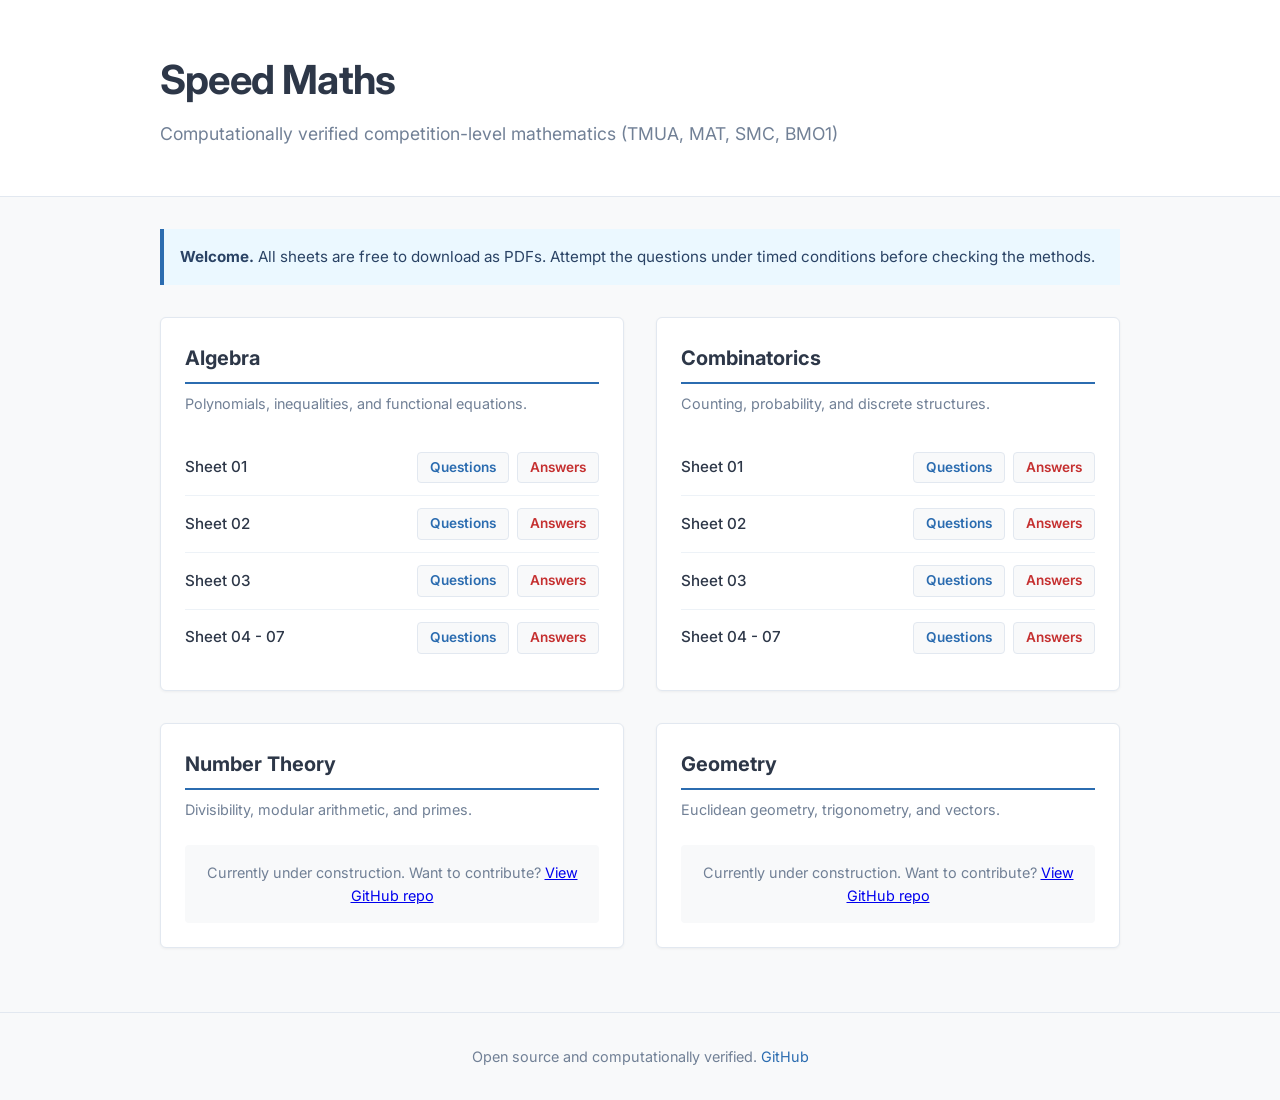
==== docs/index.html @ 21bf065b "feat: Add PMT-style static website preview in docs/" ====
<!DOCTYPE html>
<html lang="en">
<head>
    <meta charset="UTF-8">
    <meta name="viewport" content="width=device-width, initial-scale=1.0">
    <title>Speed Maths Archive</title>
    <link rel="stylesheet" href="style.css">
    <link rel="preconnect" href="https://fonts.googleapis.com">
    <link rel="preconnect" href="https://fonts.gstatic.com" crossorigin>
    <link href="https://fonts.googleapis.com/css2?family=Inter:wght@400;500;600;700&display=swap" rel="stylesheet">
</head>
<body>
    <header>
        <div class="container">
            <h1>Speed Maths</h1>
            <p class="subtitle">Computationally verified competition-level mathematics (TMUA, MAT, SMC, BMO1)</p>
        </div>
    </header>

    <main class="container">
        <div class="alert">
            <strong>Welcome.</strong> All sheets are free to download as PDFs. Attempt the questions under timed conditions before checking the methods.
        </div>

        <div class="grid">
            <!-- ALGEBRA -->
            <section class="pillar-card">
                <h2>Algebra</h2>
                <p class="pillar-desc">Polynomials, inequalities, and functional equations.</p>
                
                <ul class="sheet-list">
                    <li>
                        <span class="sheet-name">Sheet 01</span>
                        <div class="links">
                            <a href="#" class="pdf-link">Questions</a>
                            <a href="#" class="pdf-link ans">Answers</a>
                        </div>
                    </li>
                    <li>
                        <span class="sheet-name">Sheet 02</span>
                        <div class="links">
                            <a href="#" class="pdf-link">Questions</a>
                            <a href="#" class="pdf-link ans">Answers</a>
                        </div>
                    </li>
                    <li>
                        <span class="sheet-name">Sheet 03</span>
                        <div class="links">
                            <a href="#" class="pdf-link">Questions</a>
                            <a href="#" class="pdf-link ans">Answers</a>
                        </div>
                    </li>
                    <li>
                        <span class="sheet-name">Sheet 04 - 07</span>
                        <div class="links">
                            <a href="#" class="pdf-link">Questions</a>
                            <a href="#" class="pdf-link ans">Answers</a>
                        </div>
                    </li>
                </ul>
            </section>

            <!-- COMBINATORICS -->
            <section class="pillar-card">
                <h2>Combinatorics</h2>
                <p class="pillar-desc">Counting, probability, and discrete structures.</p>
                
                <ul class="sheet-list">
                    <li>
                        <span class="sheet-name">Sheet 01</span>
                        <div class="links">
                            <a href="#" class="pdf-link">Questions</a>
                            <a href="#" class="pdf-link ans">Answers</a>
                        </div>
                    </li>
                    <li>
                        <span class="sheet-name">Sheet 02</span>
                        <div class="links">
                            <a href="#" class="pdf-link">Questions</a>
                            <a href="#" class="pdf-link ans">Answers</a>
                        </div>
                    </li>
                    <li>
                        <span class="sheet-name">Sheet 03</span>
                        <div class="links">
                            <a href="#" class="pdf-link">Questions</a>
                            <a href="#" class="pdf-link ans">Answers</a>
                        </div>
                    </li>
                    <li>
                        <span class="sheet-name">Sheet 04 - 07</span>
                        <div class="links">
                            <a href="#" class="pdf-link">Questions</a>
                            <a href="#" class="pdf-link ans">Answers</a>
                        </div>
                    </li>
                </ul>
            </section>

            <!-- NUMBER THEORY -->
            <section class="pillar-card">
                <h2>Number Theory</h2>
                <p class="pillar-desc">Divisibility, modular arithmetic, and primes.</p>
                <div class="coming-soon">
                    Currently under construction. Want to contribute? <a href="https://github.com/The-CerealDev/speed-maths">View GitHub repo</a>
                </div>
            </section>

            <!-- GEOMETRY -->
            <section class="pillar-card">
                <h2>Geometry</h2>
                <p class="pillar-desc">Euclidean geometry, trigonometry, and vectors.</p>
                <div class="coming-soon">
                    Currently under construction. Want to contribute? <a href="https://github.com/The-CerealDev/speed-maths">View GitHub repo</a>
                </div>
            </section>
        </div>
    </main>

    <footer>
        <div class="container">
            <p>Open source and computationally verified. <a href="https://github.com/The-CerealDev/speed-maths">GitHub</a></p>
        </div>
    </footer>
</body>
</html>
---- docs/style.css ----
:root {
    --bg-color: #f8f9fa;
    --card-bg: #ffffff;
    --text-main: #2d3748;
    --text-muted: #718096;
    --primary: #2b6cb0;
    --primary-hover: #2c5282;
    --border-color: #e2e8f0;
}

* {
    box-sizing: border-box;
    margin: 0;
    padding: 0;
}

body {
    font-family: 'Inter', -apple-system, sans-serif;
    background-color: var(--bg-color);
    color: var(--text-main);
    line-height: 1.6;
}

.container {
    max-width: 1000px;
    margin: 0 auto;
    padding: 0 20px;
}

header {
    background-color: var(--card-bg);
    border-bottom: 1px solid var(--border-color);
    padding: 3rem 0;
    margin-bottom: 2rem;
}

header h1 {
    font-size: 2.5rem;
    font-weight: 700;
    letter-spacing: -0.02em;
    margin-bottom: 0.5rem;
}

header .subtitle {
    font-size: 1.1rem;
    color: var(--text-muted);
}

.alert {
    background-color: #ebf8ff;
    border-left: 4px solid var(--primary);
    padding: 1rem;
    margin-bottom: 2rem;
    font-size: 0.95rem;
    color: #2a4365;
}

.grid {
    display: grid;
    grid-template-columns: repeat(auto-fit, minmax(400px, 1fr));
    gap: 2rem;
    margin-bottom: 4rem;
}

.pillar-card {
    background: var(--card-bg);
    border: 1px solid var(--border-color);
    border-radius: 6px;
    padding: 1.5rem;
    box-shadow: 0 1px 3px rgba(0,0,0,0.05);
}

.pillar-card h2 {
    font-size: 1.25rem;
    border-bottom: 2px solid var(--primary);
    padding-bottom: 0.5rem;
    margin-bottom: 0.5rem;
}

.pillar-desc {
    color: var(--text-muted);
    font-size: 0.9rem;
    margin-bottom: 1.5rem;
}

.sheet-list {
    list-style: none;
}

.sheet-list li {
    display: flex;
    justify-content: space-between;
    align-items: center;
    padding: 0.75rem 0;
    border-bottom: 1px solid #edf2f7;
}

.sheet-list li:last-child {
    border-bottom: none;
}

.sheet-name {
    font-weight: 500;
    font-size: 0.95rem;
}

.links {
    display: flex;
    gap: 0.5rem;
}

.pdf-link {
    display: inline-block;
    padding: 0.25rem 0.75rem;
    background-color: var(--bg-color);
    color: var(--primary);
    text-decoration: none;
    font-size: 0.85rem;
    font-weight: 600;
    border-radius: 4px;
    border: 1px solid var(--border-color);
    transition: all 0.2s;
}

.pdf-link:hover {
    background-color: var(--primary);
    color: white;
    border-color: var(--primary);
}

.pdf-link.ans {
    color: #c53030;
}

.pdf-link.ans:hover {
    background-color: #c53030;
    color: white;
    border-color: #c53030;
}

.coming-soon {
    background: var(--bg-color);
    padding: 1rem;
    text-align: center;
    border-radius: 4px;
    font-size: 0.9rem;
    color: var(--text-muted);
}

footer {
    text-align: center;
    padding: 2rem 0;
    border-top: 1px solid var(--border-color);
    color: var(--text-muted);
    font-size: 0.9rem;
}

footer a {
    color: var(--primary);
    text-decoration: none;
}

@media (max-width: 600px) {
    .grid {
        grid-template-columns: 1fr;
    }
}
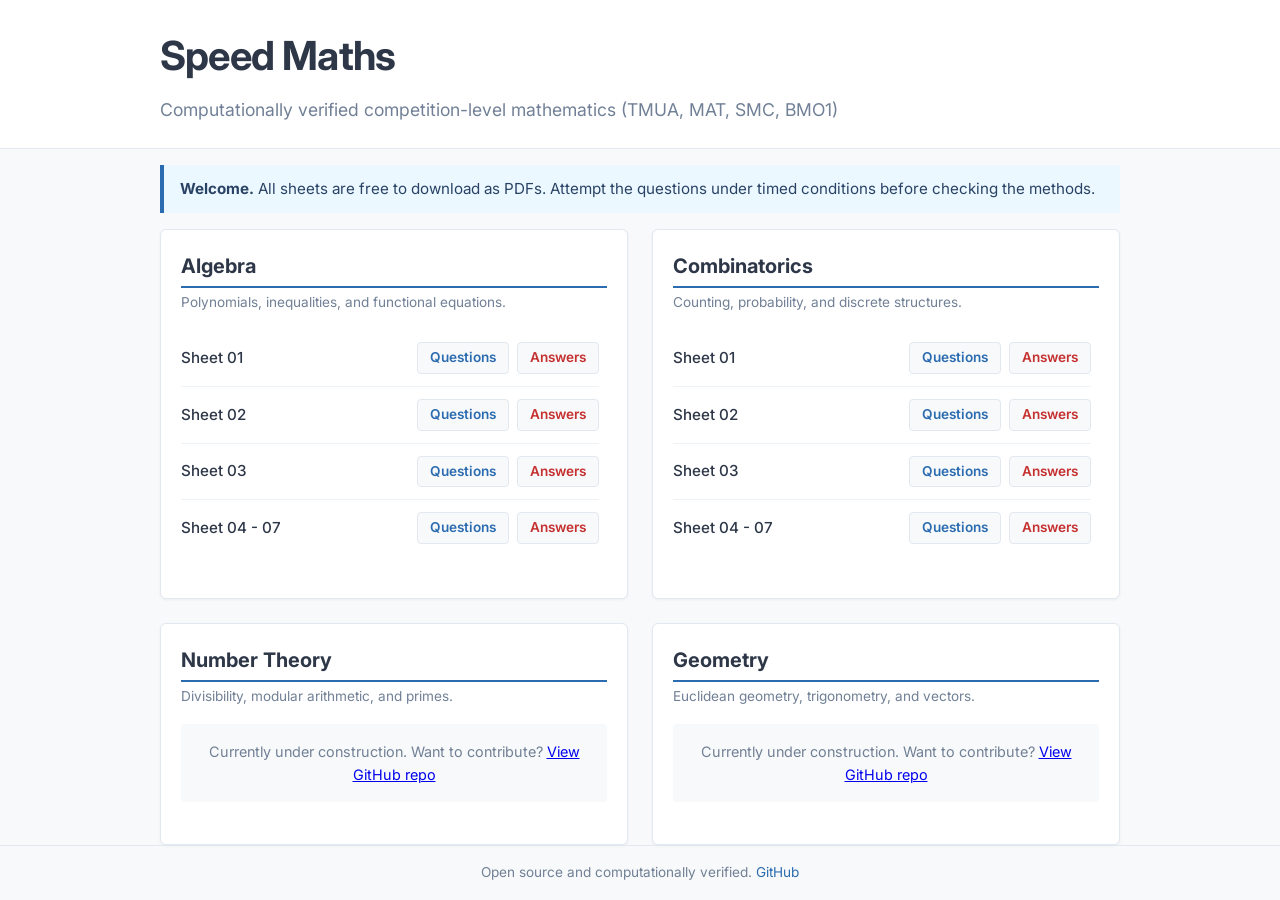
==== commit 41ff93b4: "starting website bas" ====
--- a/docs/index.html
+++ b/docs/index.html
@@ -102,7 +102,7 @@
                 <h2>Number Theory</h2>
                 <p class="pillar-desc">Divisibility, modular arithmetic, and primes.</p>
                 <div class="coming-soon">
-                    Currently under construction. Want to contribute? <a href="https://github.com/The-CerealDev/speed-maths">View GitHub repo</a>
+                    Currently under construction. Want to contribute? <a target='_blank' href="https://github.com/The-CerealDev/speed-maths">View GitHub repo</a>
                 </div>
             </section>
 
@@ -111,7 +111,7 @@
                 <h2>Geometry</h2>
                 <p class="pillar-desc">Euclidean geometry, trigonometry, and vectors.</p>
                 <div class="coming-soon">
-                    Currently under construction. Want to contribute? <a href="https://github.com/The-CerealDev/speed-maths">View GitHub repo</a>
+                    Currently under construction. Want to contribute? <a target='_blank' href="https://github.com/The-CerealDev/speed-maths">View GitHub repo</a>
                 </div>
             </section>
         </div>
@@ -119,7 +119,7 @@
 
     <footer>
         <div class="container">
-            <p>Open source and computationally verified. <a href="https://github.com/The-CerealDev/speed-maths">GitHub</a></p>
+            <p>Open source and computationally verified. <a target='_blank' href="https://github.com/The-CerealDev/speed-maths">GitHub</a></p>
         </div>
     </footer>
 </body>
--- a/docs/style.css
+++ b/docs/style.css
@@ -19,19 +19,32 @@
     background-color: var(--bg-color);
     color: var(--text-main);
     line-height: 1.6;
+    height: 100vh;
+    display: flex;
+    flex-direction: column;
+    overflow: hidden;
 }
 
 .container {
+    width: 100%;
     max-width: 1000px;
     margin: 0 auto;
     padding: 0 20px;
 }
 
+main.container {
+    flex: 1;
+    display: flex;
+    flex-direction: column;
+    justify-content: center;
+    min-height: 0;
+}
+
 header {
     background-color: var(--card-bg);
     border-bottom: 1px solid var(--border-color);
-    padding: 3rem 0;
-    margin-bottom: 2rem;
+    padding: 1.5rem 0;
+    flex-shrink: 0;
 }
 
 header h1 {
@@ -49,42 +62,52 @@
 .alert {
     background-color: #ebf8ff;
     border-left: 4px solid var(--primary);
-    padding: 1rem;
-    margin-bottom: 2rem;
+    padding: 0.75rem 1rem;
+    margin-bottom: 1rem;
+    margin-top: 1rem;
     font-size: 0.95rem;
     color: #2a4365;
+    flex-shrink: 0;
 }
 
 .grid {
     display: grid;
     grid-template-columns: repeat(auto-fit, minmax(400px, 1fr));
-    gap: 2rem;
-    margin-bottom: 4rem;
+    gap: 1.5rem;
+    flex: 1;
+    min-height: 0;
 }
 
 .pillar-card {
     background: var(--card-bg);
     border: 1px solid var(--border-color);
     border-radius: 6px;
-    padding: 1.5rem;
+    padding: 1.25rem;
     box-shadow: 0 1px 3px rgba(0,0,0,0.05);
+    display: flex;
+    flex-direction: column;
+    min-height: 0;
 }
 
 .pillar-card h2 {
     font-size: 1.25rem;
     border-bottom: 2px solid var(--primary);
-    padding-bottom: 0.5rem;
-    margin-bottom: 0.5rem;
+    padding-bottom: 0.25rem;
+    margin-bottom: 0.25rem;
+    flex-shrink: 0;
 }
 
 .pillar-desc {
     color: var(--text-muted);
-    font-size: 0.9rem;
-    margin-bottom: 1.5rem;
+    font-size: 0.85rem;
+    margin-bottom: 1rem;
+    flex-shrink: 0;
 }
 
 .sheet-list {
     list-style: none;
+    overflow-y: auto;
+    padding-right: 0.5rem;
 }
 
 .sheet-list li {
@@ -149,10 +172,11 @@
 
 footer {
     text-align: center;
-    padding: 2rem 0;
+    padding: 1rem 0;
     border-top: 1px solid var(--border-color);
     color: var(--text-muted);
-    font-size: 0.9rem;
+    font-size: 0.85rem;
+    flex-shrink: 0;
 }
 
 footer a {
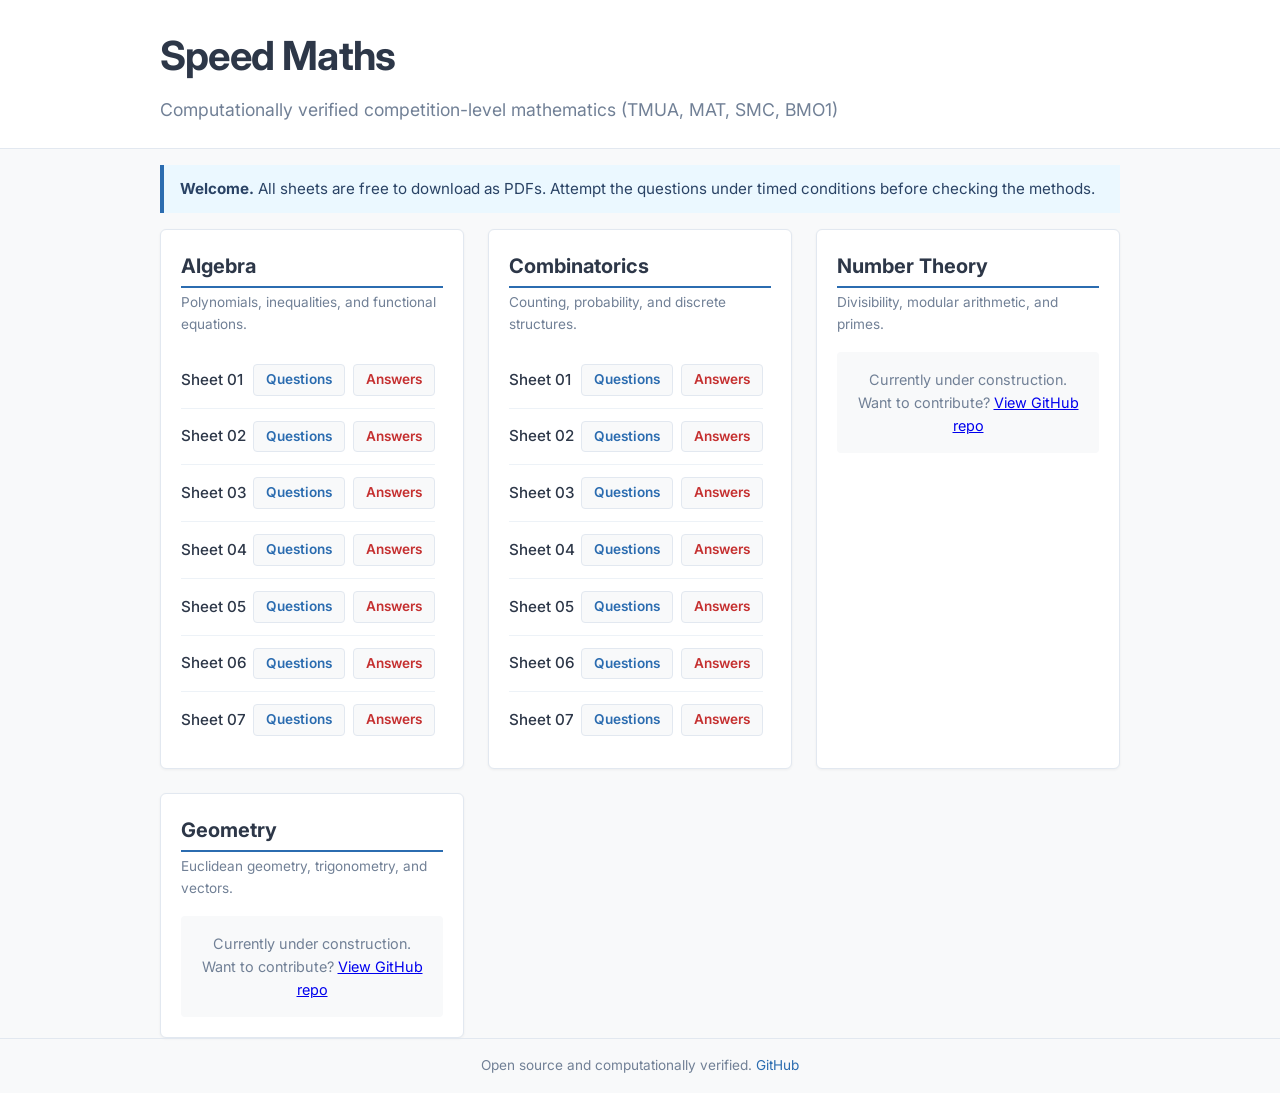
==== commit 59c0904d: "feat: Add build_website.py to dynamically generate PMT-style static site" ====
--- a/docs/index.html
+++ b/docs/index.html
@@ -27,99 +27,157 @@
             <section class="pillar-card">
                 <h2>Algebra</h2>
                 <p class="pillar-desc">Polynomials, inequalities, and functional equations.</p>
-                
                 <ul class="sheet-list">
+
                     <li>
                         <span class="sheet-name">Sheet 01</span>
                         <div class="links">
-                            <a href="#" class="pdf-link">Questions</a>
-                            <a href="#" class="pdf-link ans">Answers</a>
+                            <a href="pdfs/algebra/sheet01.pdf" class="pdf-link" target="_blank">Questions</a>
+                            <a href="pdfs/algebra/ans01.pdf" class="pdf-link ans" target="_blank">Answers</a>
                         </div>
                     </li>
+
                     <li>
                         <span class="sheet-name">Sheet 02</span>
                         <div class="links">
-                            <a href="#" class="pdf-link">Questions</a>
-                            <a href="#" class="pdf-link ans">Answers</a>
+                            <a href="pdfs/algebra/sheet02.pdf" class="pdf-link" target="_blank">Questions</a>
+                            <a href="pdfs/algebra/ans02.pdf" class="pdf-link ans" target="_blank">Answers</a>
                         </div>
                     </li>
+
                     <li>
                         <span class="sheet-name">Sheet 03</span>
                         <div class="links">
-                            <a href="#" class="pdf-link">Questions</a>
-                            <a href="#" class="pdf-link ans">Answers</a>
+                            <a href="pdfs/algebra/sheet03.pdf" class="pdf-link" target="_blank">Questions</a>
+                            <a href="pdfs/algebra/ans03.pdf" class="pdf-link ans" target="_blank">Answers</a>
                         </div>
                     </li>
+
                     <li>
-                        <span class="sheet-name">Sheet 04 - 07</span>
+                        <span class="sheet-name">Sheet 04</span>
                         <div class="links">
-                            <a href="#" class="pdf-link">Questions</a>
-                            <a href="#" class="pdf-link ans">Answers</a>
+                            <a href="pdfs/algebra/sheet04.pdf" class="pdf-link" target="_blank">Questions</a>
+                            <a href="pdfs/algebra/ans04.pdf" class="pdf-link ans" target="_blank">Answers</a>
                         </div>
                     </li>
-                </ul>
+
+                    <li>
+                        <span class="sheet-name">Sheet 05</span>
+                        <div class="links">
+                            <a href="pdfs/algebra/sheet05.pdf" class="pdf-link" target="_blank">Questions</a>
+                            <a href="pdfs/algebra/ans05.pdf" class="pdf-link ans" target="_blank">Answers</a>
+                        </div>
+                    </li>
+
+                    <li>
+                        <span class="sheet-name">Sheet 06</span>
+                        <div class="links">
+                            <a href="pdfs/algebra/sheet06.pdf" class="pdf-link" target="_blank">Questions</a>
+                            <a href="pdfs/algebra/ans06.pdf" class="pdf-link ans" target="_blank">Answers</a>
+                        </div>
+                    </li>
+
+                    <li>
+                        <span class="sheet-name">Sheet 07</span>
+                        <div class="links">
+                            <a href="pdfs/algebra/sheet07.pdf" class="pdf-link" target="_blank">Questions</a>
+                            <a href="pdfs/algebra/ans07.pdf" class="pdf-link ans" target="_blank">Answers</a>
+                        </div>
+                    </li>
+</ul>
             </section>
 
             <!-- COMBINATORICS -->
             <section class="pillar-card">
                 <h2>Combinatorics</h2>
                 <p class="pillar-desc">Counting, probability, and discrete structures.</p>
-                
                 <ul class="sheet-list">
+
                     <li>
                         <span class="sheet-name">Sheet 01</span>
                         <div class="links">
-                            <a href="#" class="pdf-link">Questions</a>
-                            <a href="#" class="pdf-link ans">Answers</a>
+                            <a href="pdfs/combinatorics/sheet01.pdf" class="pdf-link" target="_blank">Questions</a>
+                            <a href="pdfs/combinatorics/ans01.pdf" class="pdf-link ans" target="_blank">Answers</a>
                         </div>
                     </li>
+
                     <li>
                         <span class="sheet-name">Sheet 02</span>
                         <div class="links">
-                            <a href="#" class="pdf-link">Questions</a>
-                            <a href="#" class="pdf-link ans">Answers</a>
+                            <a href="pdfs/combinatorics/sheet02.pdf" class="pdf-link" target="_blank">Questions</a>
+                            <a href="pdfs/combinatorics/ans02.pdf" class="pdf-link ans" target="_blank">Answers</a>
                         </div>
                     </li>
+
                     <li>
                         <span class="sheet-name">Sheet 03</span>
                         <div class="links">
-                            <a href="#" class="pdf-link">Questions</a>
-                            <a href="#" class="pdf-link ans">Answers</a>
+                            <a href="pdfs/combinatorics/sheet03.pdf" class="pdf-link" target="_blank">Questions</a>
+                            <a href="pdfs/combinatorics/ans03.pdf" class="pdf-link ans" target="_blank">Answers</a>
                         </div>
                     </li>
+
                     <li>
-                        <span class="sheet-name">Sheet 04 - 07</span>
+                        <span class="sheet-name">Sheet 04</span>
                         <div class="links">
-                            <a href="#" class="pdf-link">Questions</a>
-                            <a href="#" class="pdf-link ans">Answers</a>
+                            <a href="pdfs/combinatorics/sheet04.pdf" class="pdf-link" target="_blank">Questions</a>
+                            <a href="pdfs/combinatorics/ans04.pdf" class="pdf-link ans" target="_blank">Answers</a>
                         </div>
                     </li>
-                </ul>
+
+                    <li>
+                        <span class="sheet-name">Sheet 05</span>
+                        <div class="links">
+                            <a href="pdfs/combinatorics/sheet05.pdf" class="pdf-link" target="_blank">Questions</a>
+                            <a href="pdfs/combinatorics/ans05.pdf" class="pdf-link ans" target="_blank">Answers</a>
+                        </div>
+                    </li>
+
+                    <li>
+                        <span class="sheet-name">Sheet 06</span>
+                        <div class="links">
+                            <a href="pdfs/combinatorics/sheet06.pdf" class="pdf-link" target="_blank">Questions</a>
+                            <a href="pdfs/combinatorics/ans06.pdf" class="pdf-link ans" target="_blank">Answers</a>
+                        </div>
+                    </li>
+
+                    <li>
+                        <span class="sheet-name">Sheet 07</span>
+                        <div class="links">
+                            <a href="pdfs/combinatorics/sheet07.pdf" class="pdf-link" target="_blank">Questions</a>
+                            <a href="pdfs/combinatorics/ans07.pdf" class="pdf-link ans" target="_blank">Answers</a>
+                        </div>
+                    </li>
+</ul>
             </section>
 
             <!-- NUMBER THEORY -->
             <section class="pillar-card">
                 <h2>Number Theory</h2>
                 <p class="pillar-desc">Divisibility, modular arithmetic, and primes.</p>
+                
                 <div class="coming-soon">
-                    Currently under construction. Want to contribute? <a target='_blank' href="https://github.com/The-CerealDev/speed-maths">View GitHub repo</a>
+                    Currently under construction. Want to contribute? <a href="https://github.com/The-CerealDev/speed-maths">View GitHub repo</a>
                 </div>
+            
             </section>
 
             <!-- GEOMETRY -->
             <section class="pillar-card">
                 <h2>Geometry</h2>
                 <p class="pillar-desc">Euclidean geometry, trigonometry, and vectors.</p>
+                
                 <div class="coming-soon">
-                    Currently under construction. Want to contribute? <a target='_blank' href="https://github.com/The-CerealDev/speed-maths">View GitHub repo</a>
+                    Currently under construction. Want to contribute? <a href="https://github.com/The-CerealDev/speed-maths">View GitHub repo</a>
                 </div>
+            
             </section>
         </div>
     </main>
 
     <footer>
         <div class="container">
-            <p>Open source and computationally verified. <a target='_blank' href="https://github.com/The-CerealDev/speed-maths">GitHub</a></p>
+            <p>Open source and computationally verified. <a href="https://github.com/The-CerealDev/speed-maths">GitHub</a></p>
         </div>
     </footer>
 </body>
--- a/docs/style.css
+++ b/docs/style.css
@@ -19,10 +19,9 @@
     background-color: var(--bg-color);
     color: var(--text-main);
     line-height: 1.6;
-    height: 100vh;
+    min-height: 100vh;
     display: flex;
     flex-direction: column;
-    overflow: hidden;
 }
 
 .container {
@@ -72,7 +71,7 @@
 
 .grid {
     display: grid;
-    grid-template-columns: repeat(auto-fit, minmax(400px, 1fr));
+    grid-template-columns: repeat(auto-fit, minmax(300px, 1fr));
     gap: 1.5rem;
     flex: 1;
     min-height: 0;
@@ -184,8 +183,35 @@
     text-decoration: none;
 }
 
-@media (max-width: 600px) {
+@media (max-width: 768px) {
     .grid {
         grid-template-columns: 1fr;
     }
-}
+    
+    header {
+        padding: 1rem 0;
+    }
+
+    header h1 {
+        font-size: 2rem;
+    }
+
+    .pillar-card {
+        padding: 1rem;
+    }
+
+    .sheet-list li {
+        flex-direction: column;
+        align-items: flex-start;
+        gap: 0.5rem;
+    }
+    
+    .links {
+        width: 100%;
+    }
+    
+    .pdf-link {
+        flex: 1;
+        text-align: center;
+    }
+}
